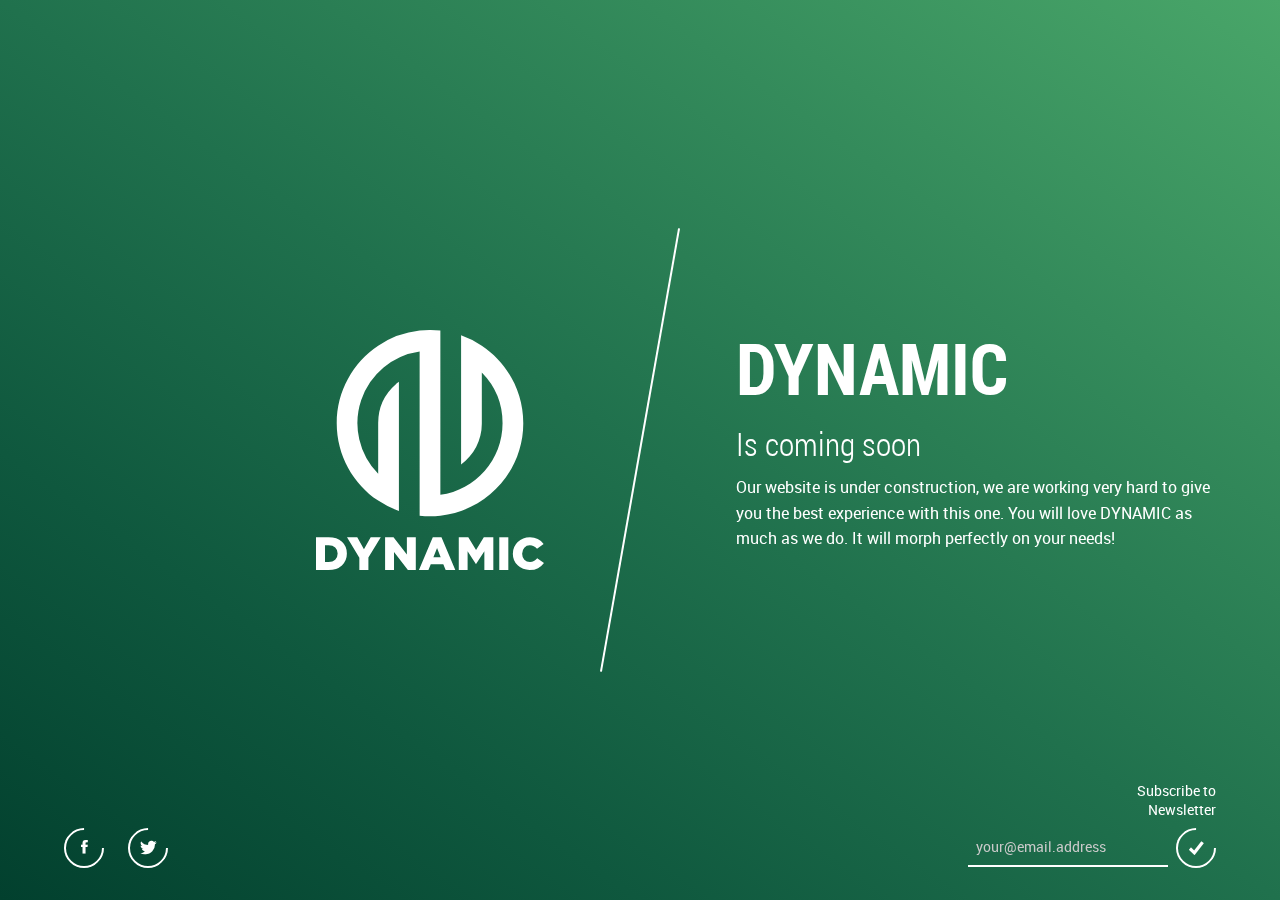
==== dynamic/index.html @ 1f1b4975 "post.php added" ====
<!DOCTYPE html>

<html class="no-js" lang="en">

<head>
	<meta http-equiv="content-type" content="text/html; charset=UTF-8">

	<!-- Page Title Here -->
	<title>DYNAMIC - Electric Dirt Bike </title>

	<!-- Page Description Here -->
	<meta name="description" content="Our full line up of professionally assembled electric bikes.">

	<!-- Disable screen scaling-->
	<meta name="viewport" content="width=device-width, user-scalable=no, initial-scale=1, maximum-scale=1, user-scalable=0">

    <!-- Web fonts and Web Icons -->
    <link rel="stylesheet" href="fonts/opensans/stylesheet.css">
    <link rel="stylesheet" href="fonts/roboto/stylesheet.css">
    <link rel="stylesheet" href="fonts/ionicons.min.css">
    
    <!-- Loader CSS style -->
    <link rel="stylesheet" href="css/pageloader.css">
    
    <!-- Framework CSS -->
    <link rel="stylesheet" href="css/foundation.min.css">   
    <!-- Main CSS files -->
    <link rel="stylesheet" href="css/main.css">
	<script src="js/modernizr-2.7.1.min.js"></script>
</head>

<body id="menu" class="hh-body alt-bg left-light">

	<!-- Page Loader -->
	<div class="page-loader" id="page-loader">
		<div>
			<div class="icon ion-spin"></div>
			<p>loading</p>
		</div>
	</div>
    <!-- BEGIN OF page cover -->
    <div class="hh-cover page-cover">
        <!-- UNCOMMENT WHAT U WANT TO USE -->
        <!-- Cover Background IMG -->
        <!-- <div class="cover-bg pos-abs full-size bg-img  bg-blur-0" data-image-src="img/bg-default_1.jpg"></div> -->
       <!-- Cover Background GRADIENT -->
        <div class="pos-abs full-size bg-gradient  bg-blur-0"></div>
        <!-- Transluscent mask as filter -->
        <div class="cover-bg-mask pos-abs full-size bg-color" data-bgcolor="rgba(16, 16, 16, 0.2)"></div>    
    </div>
    <!--END OF page cover -->
    	
	<!-- BEGIN OF page main content -->
	<main class="page-main fullpg" id="mainpage">
        <!-- Begin of home section -->
        <div class="section section-home fp-auto-height-responsive" data-section="home">
            <div class="content">
                <!-- Begin of Left Content -->
                <section class="c-left anim">
                    <div class="wrapper fit">        
                        <!-- Logo Instead of clock -->
                        <div class="home-logo">
                            <img class="heartbeat" src="img/logo_wt.svg" alt="Logo">
                        </div>        
                    </div>
                </section>
                <!-- End of Left Content -->        
                <!-- Begin of Right Content -->
                <section class="c-right anim">
                    <div class="wrapper">        
                        <!-- Title and description -->
                        <div class="title-desc">
                            <div class="t-wrapper">
                                <!-- Title -->
                                <header class="title">
                                    <h2><strong>DYNAMIC</strong></h2>
                                    <h3>Is coming soon</h3>
                                </header>
                                <!-- desc -->
                                <div class="desc">
                                    <p>Our website is under construction, we are working very hard to give you the best experience with this one.
                                    You will love DYNAMIC as much as we do. It will morph perfectly on your needs!</p>
                                </div>
                            </div>
                        </div>
                    </div>
                </section>
                <!-- End of Right Content -->
            </div>
        </div>
        <!-- End of home section -->
	</main>
    <!-- BEGIN OF page footer -->
    <footer id="site-footer" class="site-footer">
        <!-- social networks -->
        <div class="contact">
            <ul class="socials">
                <li><a class="circ-btn" href="http://facebook.com/" target="_blank"><i class="icon ion-social-facebook"></i></a></li>
                <li><a class="circ-btn" href="http://twitter.com/" target="_blank"><i class="icon ion-social-twitter"></i></a></li>
            </ul>
        </div>
        <div class="subscription">
            <h3 class="title">Subscribe to<br> Newsletter</h3>
            <!-- Begin Ajax subscription form  subscription-form -->
            <form id="subscription-form" class="form send_email_form" method="post" action="send.php">
                <p class="feedback gone form-success-visible">Thank you for your subscription. We will inform you.</p>
                <input id="reg-email" class="input form-success-invisible" name="email" type="email" required placeholder="your@email.address" data-validation-type="email">
                <button id="submit-email" class="btn circ-btn form-success-invisible" name="submit_email">
                    <span class="ion-checkmark"></span>
                </button>
            </form>
        </div>
    </footer>
    <!-- END OF site footer -->

    
    <!-- scripts -->
    <script src="js/jquery-1.12.4.min.js"></script>
    <script src="js/all.js"></script>
        <!-- Form script -->
    <script src="js/form_script.js"></script>
    <!-- Javascript main files -->
    <script src="js/main.js"></script>
</body>

</html>
---- dynamic/fonts/opensans/stylesheet.css ----
/*OpenSans Font*/

@font-face {
    font-family: 'Opensans';
    src: url('OpenSans-Bold-webfont.eot');
    src: url('OpenSans-Bold-webfont.eot@') format('embedded-opentype'),
         url('OpenSans-Bold-webfont.woff') format('woff'),
         url('OpenSans-Bold-webfont.ttf') format('truetype'),
         url('OpenSans-Bold-webfont.svg') format('svg');
    font-weight: bold;
    font-style: normal;
}


@font-face {
    font-family: 'Opensans';
    src: url('opensans-light-webfont.eot');
    src: url('opensans-light-webfont.eot@') format('embedded-opentype'),
         url('opensans-light-webfont.woff') format('woff'),
         url('opensans-light-webfont.ttf') format('truetype'),
         url('opensans-light-webfont.svg') format('svg');
    font-weight: 300;
    font-style: normal;

}
@font-face {
    font-family: 'Open Sans';
    src: url('opensans-regular-webfont.eot');
    src: url('opensans-regular-webfont.eot@') format('embedded-opentype'),
         url('opensans-regular-webfont.woff') format('woff'),
         url('opensans-regular-webfont.ttf') format('truetype'),
         url('opensans-regular-webfont.svg') format('svg');
    font-weight: normal;
    font-style: normal;
}

@font-face {
    font-family: 'Open Sans';
    src: url('opensans-light-webfont.eot');
    src: url('opensans-light-webfont.eot@') format('embedded-opentype'),
         url('opensans-light-webfont.woff') format('woff'),
         url('opensans-light-webfont.ttf') format('truetype'),
         url('opensans-light-webfont.svg') format('svg');
    font-weight: 300;
    font-style: normal;

}
@font-face {
    font-family: 'Open Sans';
    src: url('opensans-regular-webfont.eot');
    src: url('opensans-regular-webfont.eot@') format('embedded-opentype'),
         url('opensans-regular-webfont.woff') format('woff'),
         url('opensans-regular-webfont.ttf') format('truetype'),
         url('opensans-regular-webfont.svg') format('svg');
    font-weight: normal;
    font-style: normal;
}
@font-face {
    font-family: 'Open Sans';
    src: url('OpenSans-Bold-webfont.eot');
    src: url('OpenSans-Bold-webfont.eot@') format('embedded-opentype'),
         url('OpenSans-Bold-webfont.woff') format('woff'),
         url('OpenSans-Bold-webfont.ttf') format('truetype'),
         url('OpenSans-Bold-webfont.svg') format('svg');
    font-weight: bold;
    font-style: normal;
}

/*
@font-face {
    font-family: 'OpenSans';
    src: url('opensans-light-webfont.eot');
    src: url('opensans-light-webfont.eot?#iefix') format('embedded-opentype'),
         url('opensans-light-webfont.woff') format('woff'),
         url('opensans-light-webfont.ttf') format('truetype'),
         url('opensans-light-webfont.svg#open_sanslight') format('svg');
    font-weight: 100;
    font-style: normal;

}

@font-face {
    font-family: 'OpenSans';
    src: url('opensans-regular-webfont.eot');
    src: url('opensans-regular-webfont.eot?#iefix') format('embedded-opentype'),
         url('opensans-regular-webfont.woff') format('woff'),
         url('opensans-regular-webfont.ttf') format('truetype'),
         url('opensans-regular-webfont.svg#open_sansregular') format('svg');
    font-weight: normal;
    font-style: normal;
}

@font-face {
    font-family: 'OpenSans';
    src: url('OpenSans-Bold-webfont.eot');
    src: url('OpenSans-Bold-webfont.eot?#iefix') format('embedded-opentype'),
         url('OpenSans-Bold-webfont.woff') format('woff'),
         url('OpenSans-Bold-webfont.ttf') format('truetype'),
         url('OpenSans-Bold-webfont.svg#open_sansbold') format('svg');
    font-weight: bold;
    font-style: normal;
}

@font-face {
    font-family: 'OpenSans';
    src: url('OpenSans-ExtraBold-webfont.eot');
    src: url('OpenSans-ExtraBold-webfont.eot?#iefix') format('embedded-opentype'),
         url('OpenSans-ExtraBold-webfont.woff') format('woff'),
         url('OpenSans-ExtraBold-webfont.ttf') format('truetype'),
         url('OpenSans-ExtraBold-webfont.svg#open_sansextrabold') format('svg');
    font-weight: 900;
    font-style: normal;
}*/
---- dynamic/fonts/roboto/stylesheet.css ----
@font-face {
  font-family: 'Roboto';
  font-style: normal;
  font-weight: 400;
  src:  local('Roboto'), 
		local('Roboto-Regular'), 
		url('Roboto-Regular-webfont.woff') format('woff');
}

@font-face {
    font-family: 'Roboto';
    src: url('Roboto-Bold-webfont.eot');
    src: local('Roboto'), 
		 local('Roboto-Bold'), 
         url('Roboto-Bold-webfont.woff') format('woff'),
         url('Roboto-Bold-webfont.ttf') format('truetype'),
         url('Roboto-Bold-webfont.svg') format('svg');
    font-weight: bold;
    font-style: normal;
}

@font-face {
    font-family: 'Roboto Condensed';
    src: url('RobotoCondensed-Regular-webfont.eot');
    src: local('Roboto Condensed'), local('Roboto-Condensed'), url('RobotoCondensed-Regular-webfont.eot@') format('embedded-opentype'),
         url('RobotoCondensed-Regular-webfont.woff') format('woff'),
         url('RobotoCondensed-Regular-webfont.ttf') format('truetype'),
         url('RobotoCondensed-Regular-webfont.svg') format('svg');
    font-weight: normal;
    font-style: normal;
}

@font-face {
    font-family: 'Roboto Condensed';
    src: url('RobotoCondensed-Bold-webfont.eot');
    src: local('Roboto Condensed'), local('Roboto-Condensed-Bold'), url('RobotoCondensed-Bold-webfont.eot@') format('embedded-opentype'),
         url('RobotoCondensed-Bold-webfont.woff') format('woff'),
         url('RobotoCondensed-Bold-webfont.ttf') format('truetype'),
         url('RobotoCondensed-Bold-webfont.svg') format('svg');
    font-weight: bold;
    font-style: normal;
}

@font-face {
    font-family: 'Roboto Condensed';
    src: local('Roboto Condensed'), 
         local('Roboto-Condensed'), 
         local('Roboto-Condensed-Light'),
         url('RobotoCondensed-Light-webfont.eot@') format('embedded-opentype'),
         url('RobotoCondensed-Light-webfont.woff') format('woff');
    font-weight: 300;
    font-style: normal;
}
/*@font-face {
    font-family: 'Roboto Condensed';
    src: url('RobotoCondensed-Light-webfont.eot');
    src: url('RobotoCondensed-Light-webfont.eot?#iefix') format('embedded-opentype'),
         url('RobotoCondensed-Light-webfont.woff') format('woff'),
         url('RobotoCondensed-Light-webfont.ttf') format('truetype'),
         url('RobotoCondensed-Light-webfont.svg#roboto_condensedlight') format('svg');
    font-weight: 300;
    font-style: normal;
}*/
---- dynamic/css/pageloader.css ----
/*----------------------------------------------------------------------
Page loader CSS BY HighHay

USAGE:
------
- Add this as an external CSS file and put it before other css links inside
html file
- Add the following tag inside HTML file :
<div class='page-loader'>
    <div><i class='fa fa-spinner  fa-spin'></i><p>loading</p></div>
</div>
------------------------------------------------------------------------*/
.page-loader{
    position: fixed;
    z-index: 200;
    width: 100%;
    height: 100%;
    top:0;
    left:0;
    background: #fff;
    display: block;  
    
}
.page-loader .fa{
    font-size: 2.5rem;
}
.page-loader,
.page-loader.visible{
    -webkit-transition: 0.6s;
    -ms-transition: 0.6s;
    -moz-transition: 0.6s;
    transition: 0.6s;
    opacity: 1;
    visibility: visible;    
}
.page-loader.p-hidden{
    visibility: hidden;
    opacity: 0;
}
    .page-loader div{
        position: absolute;
        top:50%;
        width: 100%;
        text-align: center;
        color: #1d1d1d;
        margin-top: -50px;
    	display: block; 
    }
		.page-loader div .icon{
			display: inline-block;
			margin-left: -20px;
			width: 40px;
			height: 40px;
			content: "";
			background: #1d1d1d;
			border-radius: 100px;
			border: 8px solid #fff;
			border-top-color: rgba(255, 255, 255, 0.58);
			border-bottom-color: rgba(255, 255, 255, 0.58);
		}
        .page-loader div p{
            margin-top: 100px;
            font-size: 14px;
            color: #555;
            letter-spacing: 1em;
            padding-left: 1em;
            text-transform: uppercase;
/*			font-family: 'Montserrat';*/
			font-family: 'Roboto', 'Helvetica', sans-serif;
			font-weight: bold;
        }
---- dynamic/css/main.css ----
html {
  /* HTML tag init */
  color: #fff;
  font-size: 1em;
  line-height: 1.4;
  background: #343434; }

article,aside,footer,header,nav,section {
    display: block
}cir

audio,
canvas,
img,
svg,
video {
  vertical-align: middle; }

body {
  font-family: "Roboto", "Open Sans", "Helvetica", sans-serif;
  font-size: 16px;
  background: transparent;
  color: #fff;
  margin: 0;
  padding: 0;
  overflow-x: hidden !important;
  margin: 0; }

ul, li {
  list-style: none outside none;
  margin: 0; }

h1, h2, h3, h4, h5, h6 {
  font-family: "Roboto Condensed", "Helvetica", sans-serif; }

h3, h4 {
  font-weight: lighter; }

p {
  font-size: 16px; }

.pos-abs {
  position: absolute; }

.full-size {
  top: 0;
  left: 0;
  right: 0;
  bottom: 0; }

ul, li {
  list-style: none outside none;
  margin: 0; }

a {
  color: #FEA91F; }

strong,
.bold {
  font-weight: bold; }

.circ-btn {
  display: table-cell;
  vertical-align: middle;
  width: 40px;
  height: 40px;
  text-align: center;
  line-height: 1;
  font-size: 18px;
  position: relative;
  color: #ffffff;
  border-radius: 40px;
  -webkit-transition: 0.3s;
  transition: 0.3s; }
  .circ-btn:before {
    position: absolute;
    top: 0;
    left: 0;
    right: 0;
    bottom: 0;
    z-index: -1;
    content: "";
    border-radius: 40px;
    border: 2px solid #ffffff;
    border-color: #ffffff;
    border-top-color: transparent;
    -webkit-transform: rotate(45deg);
            transform: rotate(45deg);
    -webkit-transition: 0.3s;
    transition: 0.3s; }
  .circ-btn:hover {
    opacity: 0.8;
    color: #ffffff; }
    .circ-btn:hover:before {
      -webkit-transform: rotate(-135deg);
              transform: rotate(-135deg); }
  .circ-btn:hover:before {
    border-color: #2ABF7A;
    border-top-color: transparent; }

.page-cover {
  width: 100%;
  position: fixed;
  height: 120%;
  z-index: 0;
  overflow: hidden; }
  .page-cover .cover-bg {
    /*  Page cover background image,color */
    background: url(../img/bg-default.jpg);
    background-repeat: no-repeat;
    background-size: cover;
    background-position: center;
    background-attachment: fixed;
    z-index: -1; }
  .bg-gradient{
    /*  Page cover background gradient,color */
    background-image: linear-gradient(to right top, #02402e, #0f583e, #20714d, #348b5b, #49a669);
    background-repeat: no-repeat;
    background-size: cover;
    background-position: center;
    background-attachment: fixed;
    z-index: -1; }

  .page-cover .bg-blur-0 {
    -webkit-filter: none;
            filter: none; }

.section .content {
  width: 100%;
  padding: 64px 0; }
  .section .content:before, .section .content:after {
    content: " ";
    display: table; }
  .section .content:after {
    clear: both; }
  @media (min-width: 601px) {
    .section .content {
      min-height: 100%; } }
  @media (min-width: 801px) {
    .section .content {
      padding: 0; } }
  .section .content .c-title {
    position: absolute;
    top: 110px;
    left: auto;
    right: 16px; }
    .section .content .c-title h2 {
      font-weight: 300;
      font-size: 18px; }
    @media (min-width: 601px) {
      .section .content .c-title {
        right: 64px;
        top: 96px; }
        .section .content .c-title h2 {
          font-size: 32px; } }
    @media (min-width: 801px) {
      .section .content .c-title {
        position: absolute;
        top: 80px;
        left: 64px; }
        .section .content .c-title h2 {
          font-size: 72px; } }
  .section .content .c-left {
    width: 100%; }
    @media (min-width: 801px) {
      .section .content .c-left {
        min-height: 100vh;
        width: 50%;
        float: left;
        display: -webkit-box;
        display: -ms-flexbox;
        display: flex;
        -webkit-box-align: center;
            -ms-flex-align: center;
                align-items: center; } }
  @media screen and (min-width: 801px) and (min-width: 0\0) {
    .section .content .c-left {
      height: 100vh; } }
    @media (min-width: 801px) {
      .section .content .c-left {
        -webkit-box-pack: end;
            -ms-flex-pack: end;
                justify-content: flex-end; } }
    .section .content .c-left .wrapper {
      padding: 32px 16px; }
      @media (min-width: 601px) {
        .section .content .c-left .wrapper {
          padding-left: 64px;
          padding-right: 64px; } }
      @media (min-width: 801px) {
        .section .content .c-left .wrapper {
          padding-top: 96px;
          padding-bottom: 96px; } }
      @media (min-width: 1025px) {
        .section .content .c-left .wrapper {
          padding-top: 96px;
          padding-bottom: 96px;
          padding-left: 64px;
          padding-right: 96px; } }
  .section .content .c-right {
    width: 100%;
    position: relative; }
    @media (min-width: 801px) {
      .section .content .c-right {
        min-height: 100vh;
        width: 50%;
        float: right;
        display: -webkit-box;
        display: -ms-flexbox;
        display: flex;
        -webkit-box-align: center;
            -ms-flex-align: center;
                align-items: center; } }
  @media screen and (min-width: 801px) and (min-width: 0\0) {
    .section .content .c-right {
      height: 100vh; } }
    .section .content .c-right .wrapper {
      padding: 32px 16px; }
      @media (min-width: 601px) {
        .section .content .c-right .wrapper {
          padding-right: 64px;
          padding-left: 64px; } }
      @media (min-width: 801px) {
        .section .content .c-right .wrapper {
          padding-top: 96px;
          padding-bottom: 96px; } }
      @media (min-width: 1025px) {
        .section .content .c-right .wrapper {
          padding-top: 96px;
          padding-bottom: 96px;
          padding-right: 64px;
          padding-left: 96px; } }
    @media (min-width: 801px) {
      .section .content .c-right:before {
        position: absolute;
        content: "";
        background: #ffffff;
        top: 25vh;
        left: -1px;
        width: 2px;
        height: 50vh;
        -webkit-transform: rotate(10deg);
                transform: rotate(10deg); } }
  .section .content .c-left .wrapper,
  .section .content .c-right .wrapper {
    width: 100%;
    max-width: 720px; }
    .section .content .c-left .wrapper.fit,
    .section .content .c-right .wrapper.fit {
      width: auto;
      max-width: 480px; }
      @media (min-width: 801px) {
        .section .content .c-left .wrapper.fit,
        .section .content .c-right .wrapper.fit {
          max-width: 720px; } }
  .section .content .title-desc {
    max-width: 480px; }
    .section .content .title-desc .logo img {
      height: 64px;
      width: auto; }
    .section .content .title-desc h3 {
      font-size: 2rem; }
    .section .content .title-desc h2 {
      font-size: 3rem;
      font-weight: bold; }
    .section .content .title-desc h1, .section .content .title-desc h2, .section .content .title-desc h3, .section .content .title-desc h4 {
      margin-bottom: 0.25em; }
    .section .content .title-desc ul, .section .content .title-desc li {
      list-style: circle;
      list-style-position: inside; }
    .section .content .title-desc .title h2 {
      font-size: 48px;
      line-height: 1;
      font-weight: 300; }
      @media (min-width: 601px) {
        .section .content .title-desc .title h2 {
          font-size: 72px; } }

.section .anim .anim-wrapper {
  overflow: hidden;
  display: block; }

.section .anim h2 {
  -webkit-transition: 0.6s;
  transition: 0.6s;
  -webkit-transition-delay: 0s;
          transition-delay: 0s;
  position: relative;
  -webkit-transform: translateY(120%);
          transform: translateY(120%);
  -webkit-transition-timing-function: cubic-bezier(0.52, 0.42, 0, 1.01);
          transition-timing-function: cubic-bezier(0.52, 0.42, 0, 1.01); }

.section .anim h3, .section .anim h4 {
  -webkit-transition: 0.6s;
  transition: 0.6s;
  -webkit-transition-delay: 0s;
          transition-delay: 0s;
  position: relative;
  -webkit-transform: translateY(120%);
          transform: translateY(120%);
  -webkit-transition-timing-function: cubic-bezier(0.52, 0.42, 0, 1.01);
          transition-timing-function: cubic-bezier(0.52, 0.42, 0, 1.01); }

.section .anim p {
  -webkit-transition: 0.6s;
  transition: 0.6s;
  -webkit-transition-delay: 0s;
          transition-delay: 0s;
  position: relative;
  -webkit-transform: translateY(-120%);
          transform: translateY(-120%);
  -webkit-transition-timing-function: cubic-bezier(0.52, 0.42, 0, 1.01);
          transition-timing-function: cubic-bezier(0.52, 0.42, 0, 1.01); }

.section.active .anim h2 {
  -webkit-transform: none;
          transform: none;
  -webkit-transition-delay: 0.6s;
          transition-delay: 0.6s; }

.section.active .anim h3, .section.active .anim h4 {
  -webkit-transform: none;
          transform: none;
  -webkit-transition-delay: 0.8s;
          transition-delay: 0.8s; }

.section.active .anim p {
  -webkit-transform: none;
          transform: none;
  -webkit-transition-delay: 1.0s;
          transition-delay: 1.0s; }

.section-home .content .cta-btns {
  margin-top: 16px; }

.section-home .content .home-logo img {
  height: 120px; }
  @media (min-width: 601px) {
    .section-home .content .home-logo img {
      height: 240px; } }

.section-home .anim .anim-wrapper {
  overflow: hidden;
  display: block; }

.section-home .anim h2 {
  -webkit-transition: 0.6s;
  transition: 0.6s;
  -webkit-transition-delay: 0s;
          transition-delay: 0s;
  position: relative;
  -webkit-transform: translateY(120%);
          transform: translateY(120%);
  -webkit-transition-timing-function: cubic-bezier(0.52, 0.42, 0, 1.01);
          transition-timing-function: cubic-bezier(0.52, 0.42, 0, 1.01); }

.section-home .anim h3 {
  -webkit-transition: 0.6s;
  transition: 0.6s;
  -webkit-transition-delay: 0s;
          transition-delay: 0s;
  position: relative;
  -webkit-transform: translateY(120%);
          transform: translateY(120%);
  -webkit-transition-timing-function: cubic-bezier(0.52, 0.42, 0, 1.01);
          transition-timing-function: cubic-bezier(0.52, 0.42, 0, 1.01); }

.section-home .anim p {
  -webkit-transition: 0.6s;
  transition: 0.6s;
  -webkit-transition-delay: 0s;
          transition-delay: 0s;
  position: relative;
  -webkit-transform: translateY(-120%);
          transform: translateY(-120%);
  -webkit-transition-timing-function: cubic-bezier(0.52, 0.42, 0, 1.01);
          transition-timing-function: cubic-bezier(0.52, 0.42, 0, 1.01); }

@media (min-width: 601px) {
  .section-home .anim .home-logo,
  .section-home .anim .clock {
    -webkit-transition: 0.6s;
    transition: 0.6s;
    -webkit-transition-delay: 0s;
            transition-delay: 0s;
    -webkit-transform: scale(1.1);
            transform: scale(1.1);
    opacity: 0;
    -webkit-transition-timing-function: cubic-bezier(0.52, 0.42, 0, 1.01);
            transition-timing-function: cubic-bezier(0.52, 0.42, 0, 1.01); } }

.section-home.active .anim h2 {
  -webkit-transform: none;
          transform: none;
  -webkit-transition-delay: 0.6s;
          transition-delay: 0.6s; }

.section-home.active .anim h3 {
  -webkit-transform: none;
          transform: none;
  -webkit-transition-delay: 0.8s;
          transition-delay: 0.8s; }

.section-home.active .anim p {
  -webkit-transform: none;
          transform: none;
  -webkit-transition-delay: 1.0s;
          transition-delay: 1.0s; }

.section-home.active .anim .home-logo,
.section-home.active .anim .clock {
  opacity: 1;
  -webkit-transform: none;
          transform: none;
  -webkit-transition-delay: 0.3s;
          transition-delay: 0.3s; }
/*  Logo Pulse Animation */
.heartbeat{
  -webkit-animation:heartbeat 2s ease-in-out infinite both;
  animation:heartbeat 2s ease-in-out infinite both }
@-webkit-keyframes heartbeat{from{-webkit-transform:scale(1);
  transform:scale(1);
  -webkit-transform-origin:center center;
  transform-origin:center center;
  -webkit-animation-timing-function:ease-out;
  animation-timing-function:ease-out}10%{-webkit-transform:scale(.91);transform:scale(.91);-webkit-animation-timing-function:ease-in;
    animation-timing-function:ease-in}17%{-webkit-transform:scale(.98);
      transform:scale(.98);
      -webkit-animation-timing-function:ease-out;
      animation-timing-function:ease-out}33%{-webkit-transform:scale(.87);transform:scale(.87);
        -webkit-animation-timing-function:ease-in;animation-timing-function:ease-in}45%{-webkit-transform:scale(1);
          transform:scale(1);
          -webkit-animation-timing-function:ease-out;
          animation-timing-function:ease-out}}@keyframes heartbeat{from{-webkit-transform:scale(1);transform:scale(1);
            -webkit-transform-origin:center center;
            transform-origin:center center;
            -webkit-animation-timing-function:ease-out;
            animation-timing-function:ease-out}10%{-webkit-transform:scale(.91);transform:scale(.91);
              -webkit-animation-timing-function:ease-in;
              animation-timing-function:ease-in}17%{-webkit-transform:scale(.98);
                transform:scale(.98);
                -webkit-animation-timing-function:ease-out;
                animation-timing-function:ease-out}33%{-webkit-transform:scale(.87);
                  transform:scale(.87);
                  -webkit-animation-timing-function:ease-in;
                  animation-timing-function:ease-in}45%{-webkit-transform:scale(1);
                    transform:scale(1);
                    -webkit-animation-timing-function:ease-out;
                    animation-timing-function:ease-out}}
.site-footer {
  position: relative;
  margin-top: 32px;
  z-index: 10; }
  .site-footer:before, .site-footer:after {
    content: " ";
    display: table; }
  .site-footer:after {
    clear: both; }
  @media (min-width: 601px) {
    .site-footer {
      position: fixed;
      bottom: 0;
      left: 0;
      right: 0;
      width: 100%;
      padding-left: 64px;
      padding-bottom: 32px; } }

  .site-footer .contact {
    float: left;
    position: relative; }
    .site-footer .contact .socials {
      display: block;
      float: left; }
      .site-footer .contact .socials li {
        float: left;
        margin-right: 24px;
        position: relative; }
        .site-footer .contact .socials li a {
          cursor: pointer; }
        .site-footer .contact .socials li .circ-btn {
          display: inline-block;
          padding-top: 10px; }
  .site-footer .subscription {
    float: left;
    display: block; }
    @media (min-width: 601px) {
      .site-footer .subscription {
        float: right;
        position: absolute;
        right: 64px;
        bottom: 32px; } }
    .site-footer .subscription .title {
      padding-top: 16px;
      text-align: left;
      font-size: 16px;
      font-family: "Roboto", "Open Sans", "Helvetica", sans-serif; }
      @media (min-width: 601px) {
        .site-footer .subscription .title {
          text-align: right;
          font-size: 14px; } }
    .site-footer .subscription p {
      display: block;
      float: none;
      text-align: right;
      padding-top: 8px;
      margin-bottom: 0px;
      font-size: 14px;
      max-width: 240px;
      -webkit-transition: 0.3s;
      transition: 0.3s; }
      .site-footer .subscription p.gone {
        margin-bottom: 0;
        display: none; }
    .site-footer .subscription .form:before, .site-footer .subscription .form:after {
      content: " ";
      display: table; }
    .site-footer .subscription .form:after {
      clear: both; }
    .site-footer .subscription .form label {
      bottom: 32px;
      color: #ffffff;
      position: absolute;
      left: 0; }
    .site-footer .subscription .form .input {
      float: left;
      margin-right: 8px;
      margin-bottom: 0;
      width: 200px;
      background: transparent;
      font-size: 14px;
      color: #ffffff;
      border: none;
      border-bottom: 2px solid #ffffff;
      box-shadow: none;
      border-radius: 0; }
    .site-footer .subscription .form .btn {
      float: left;
      cursor: pointer; }
      .site-footer .subscription .form .btn:focus {
        box-shadow: none;
        outline: none; }
    .site-footer .subscription #mc-embedded-subscribe-form:before, .site-footer .subscription #mc-embedded-subscribe-form:after {
      content: " ";
      display: table; }
    .site-footer .subscription #mc-embedded-subscribe-form:after {
      clear: both; }
    .site-footer .subscription #mc-embedded-subscribe-form label {
      bottom: 32px;
      color: #ffffff;
      left: 0; }
      @media (min-width: 601px) {
        .site-footer .subscription #mc-embedded-subscribe-form label {
          position: absolute; } }
    .site-footer .subscription #mc-embedded-subscribe-form .indicates-required {
      display: none; }
    .site-footer .subscription #mc-embedded-subscribe-form input[type=text],
    .site-footer .subscription #mc-embedded-subscribe-form input[type=email] {
      float: left;
      margin-right: 8px;
      margin-bottom: 0;
      width: 240px;
      background: transparent;
      font-size: 14px;
      color: #ffffff;
      border: none;
      border-bottom: 2px solid #ffffff;
      box-shadow: none;
      border-radius: 0; }
      @media (min-width: 601px) {
        .site-footer .subscription #mc-embedded-subscribe-form input[type=text],
        .site-footer .subscription #mc-embedded-subscribe-form input[type=email] {
          padding-right: 80px; } }
    .site-footer .subscription #mc-embedded-subscribe-form input[type=submit],
    .site-footer .subscription #mc-embedded-subscribe-form .button,
    .site-footer .subscription #mc-embedded-subscribe-form .btn {
      float: left;
      cursor: pointer;
      position: absolute;
      background: rgba(255, 255, 255, 0.1);
      right: 0;
      bottom: 0px;
      border: 2px solid #ffffff;
      border-radius: 2px;
      font-size: 14px;
      margin-bottom: 0;
      padding: 10px 8px; }
      .site-footer .subscription #mc-embedded-subscribe-form input[type=submit]:focus,
      .site-footer .subscription #mc-embedded-subscribe-form .button:focus,
      .site-footer .subscription #mc-embedded-subscribe-form .btn:focus {
        box-shadow: none;
        outline: none; }
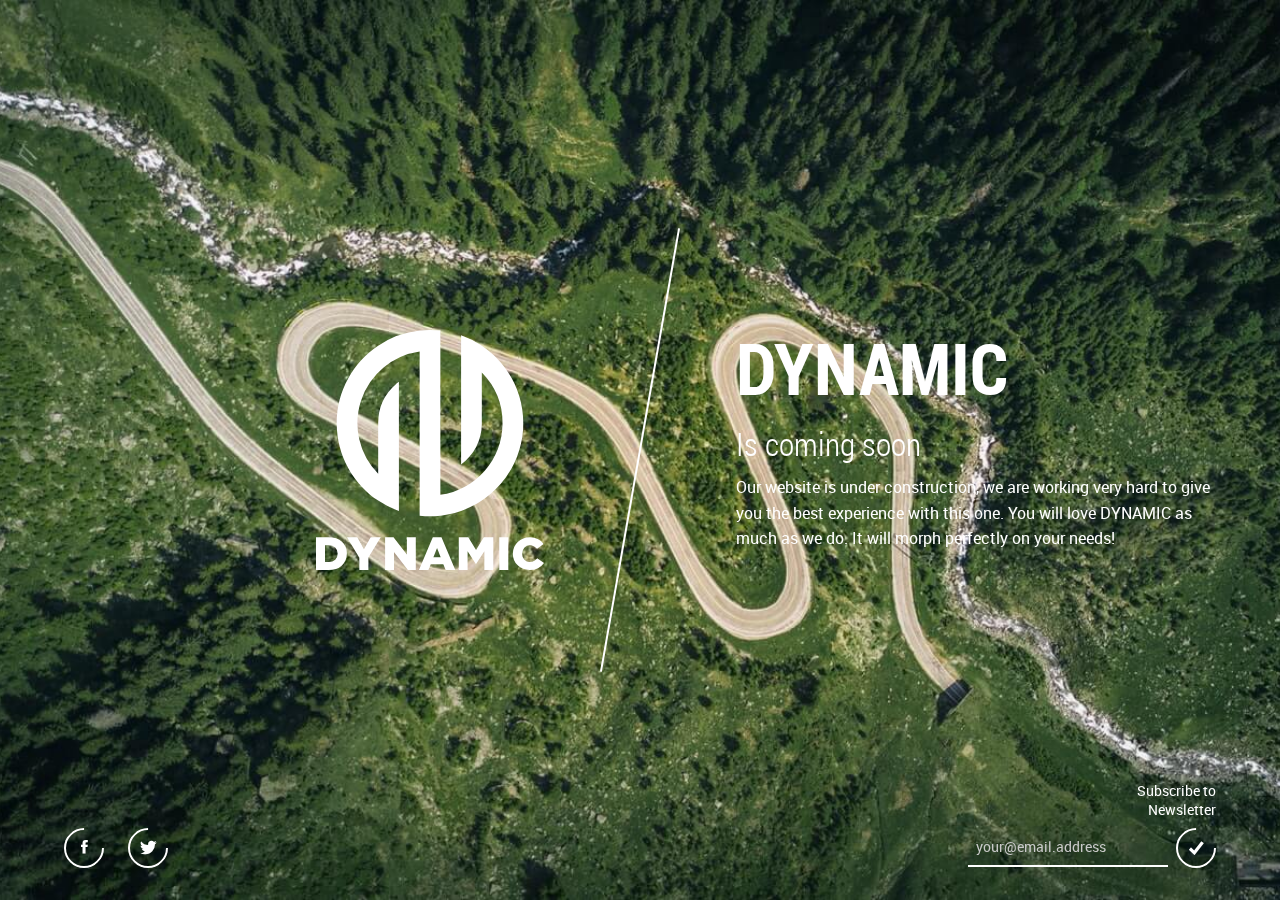
==== commit 0b4f5219: "changed background" ====
--- a/dynamic/index.html
+++ b/dynamic/index.html
@@ -42,9 +42,9 @@
     <div class="hh-cover page-cover">
         <!-- UNCOMMENT WHAT U WANT TO USE -->
         <!-- Cover Background IMG -->
-        <!-- <div class="cover-bg pos-abs full-size bg-img  bg-blur-0" data-image-src="img/bg-default_1.jpg"></div> -->
+        <div class="cover-bg pos-abs full-size bg-img  bg-blur-0" data-image-src="img/bg-default.jpg"></div>
        <!-- Cover Background GRADIENT -->
-        <div class="pos-abs full-size bg-gradient  bg-blur-0"></div>
+        <!-- <div class="pos-abs full-size bg-gradient  bg-blur-0"></div> -->
         <!-- Transluscent mask as filter -->
         <div class="cover-bg-mask pos-abs full-size bg-color" data-bgcolor="rgba(16, 16, 16, 0.2)"></div>    
     </div>
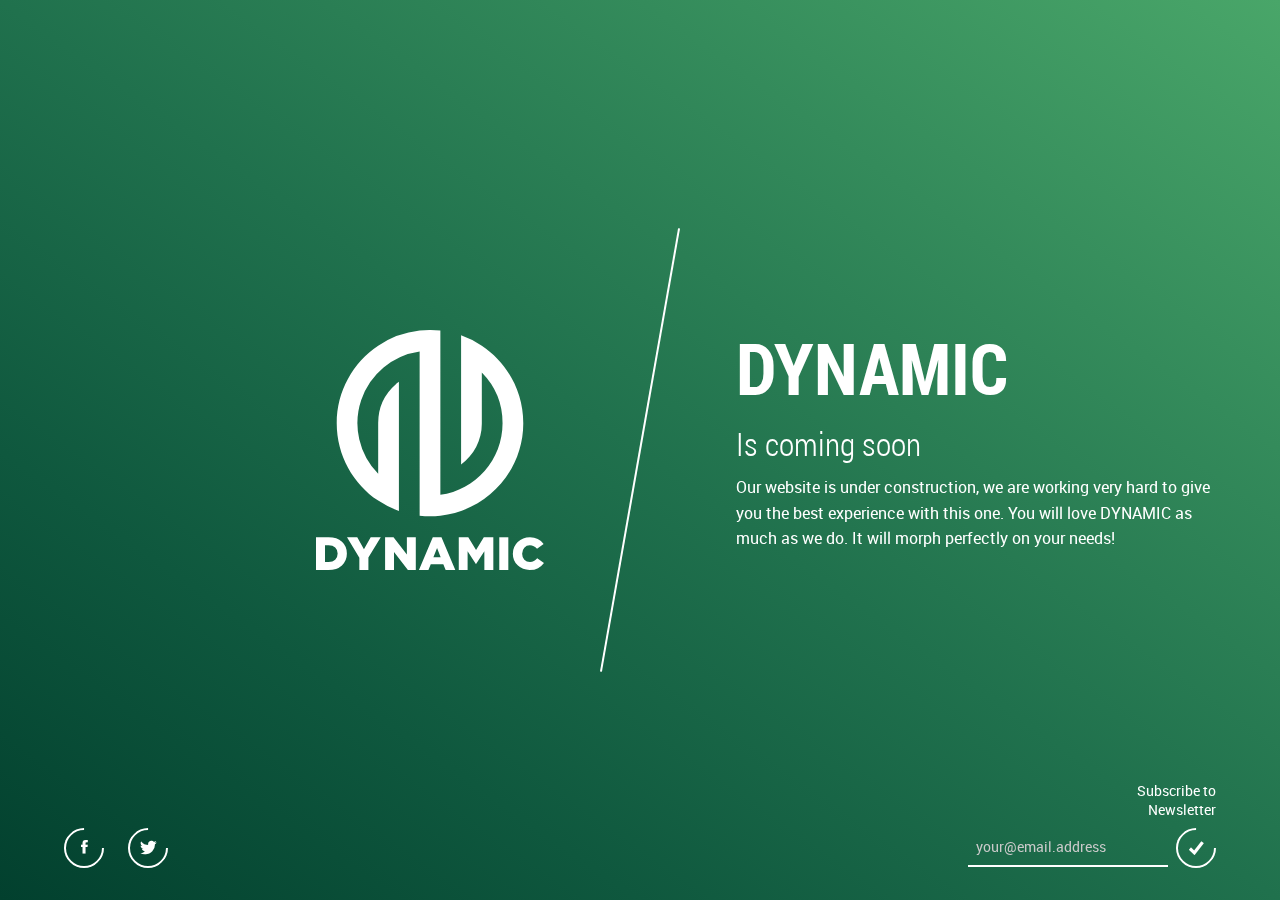
==== commit 4d50bbdf: "gradient "ON"" ====
--- a/dynamic/index.html
+++ b/dynamic/index.html
@@ -42,9 +42,9 @@
     <div class="hh-cover page-cover">
         <!-- UNCOMMENT WHAT U WANT TO USE -->
         <!-- Cover Background IMG -->
-        <div class="cover-bg pos-abs full-size bg-img  bg-blur-0" data-image-src="img/bg-default.jpg"></div>
+        <!-- <div class="cover-bg pos-abs full-size bg-img  bg-blur-0" data-image-src="img/bg-default.jpg"></div>  -->
        <!-- Cover Background GRADIENT -->
-        <!-- <div class="pos-abs full-size bg-gradient  bg-blur-0"></div> -->
+         <div class="pos-abs full-size bg-gradient  bg-blur-0"></div>
         <!-- Transluscent mask as filter -->
         <div class="cover-bg-mask pos-abs full-size bg-color" data-bgcolor="rgba(16, 16, 16, 0.2)"></div>    
     </div>
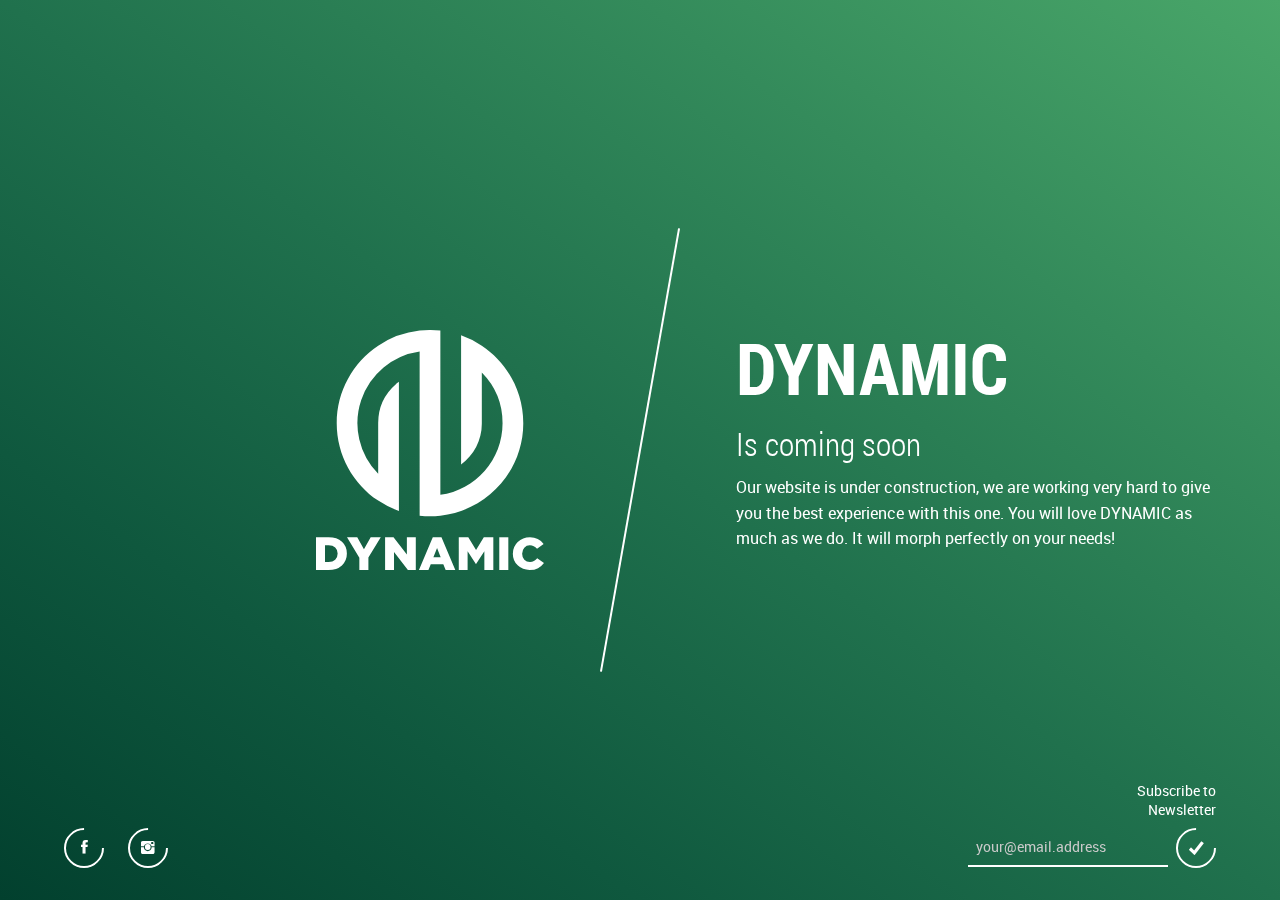
==== commit 4e3e65dd: "Update index.html" ====
--- a/dynamic/index.html
+++ b/dynamic/index.html
@@ -96,16 +96,16 @@
         <div class="contact">
             <ul class="socials">
                 <li><a class="circ-btn" href="http://facebook.com/" target="_blank"><i class="icon ion-social-facebook"></i></a></li>
-                <li><a class="circ-btn" href="http://twitter.com/" target="_blank"><i class="icon ion-social-twitter"></i></a></li>
+                <li><a class="circ-btn" href="https://www.instagram.com/crossdynamic/?igshid=fb71d1iqtqp0" target="_blank"><i class="icon ion-social-instagram"></i></a></li>
             </ul>
         </div>
         <div class="subscription">
             <h3 class="title">Subscribe to<br> Newsletter</h3>
             <!-- Begin Ajax subscription form  subscription-form -->
             <form id="subscription-form" class="form send_email_form" method="post" action="send.php">
-                <p class="feedback gone form-success-visible">Thank you for your subscription. We will inform you.</p>
+                <!-- <p class="feedback gone form-success-visible">Thank you for your subscription. We will inform you.</p> -->
                 <input id="reg-email" class="input form-success-invisible" name="email" type="email" required placeholder="your@email.address" data-validation-type="email">
-                <button id="submit-email" class="btn circ-btn form-success-invisible" name="submit_email">
+                <button id="submit-email" class="btn circ-btn form-success-invisible" name="submit_email" type="submit">
                     <span class="ion-checkmark"></span>
                 </button>
             </form>
@@ -118,7 +118,7 @@
     <script src="js/jquery-1.12.4.min.js"></script>
     <script src="js/all.js"></script>
         <!-- Form script -->
-    <script src="js/form_script.js"></script>
+    <!-- <script src="js/form_script.js"></script> -->
     <!-- Javascript main files -->
     <script src="js/main.js"></script>
 </body>
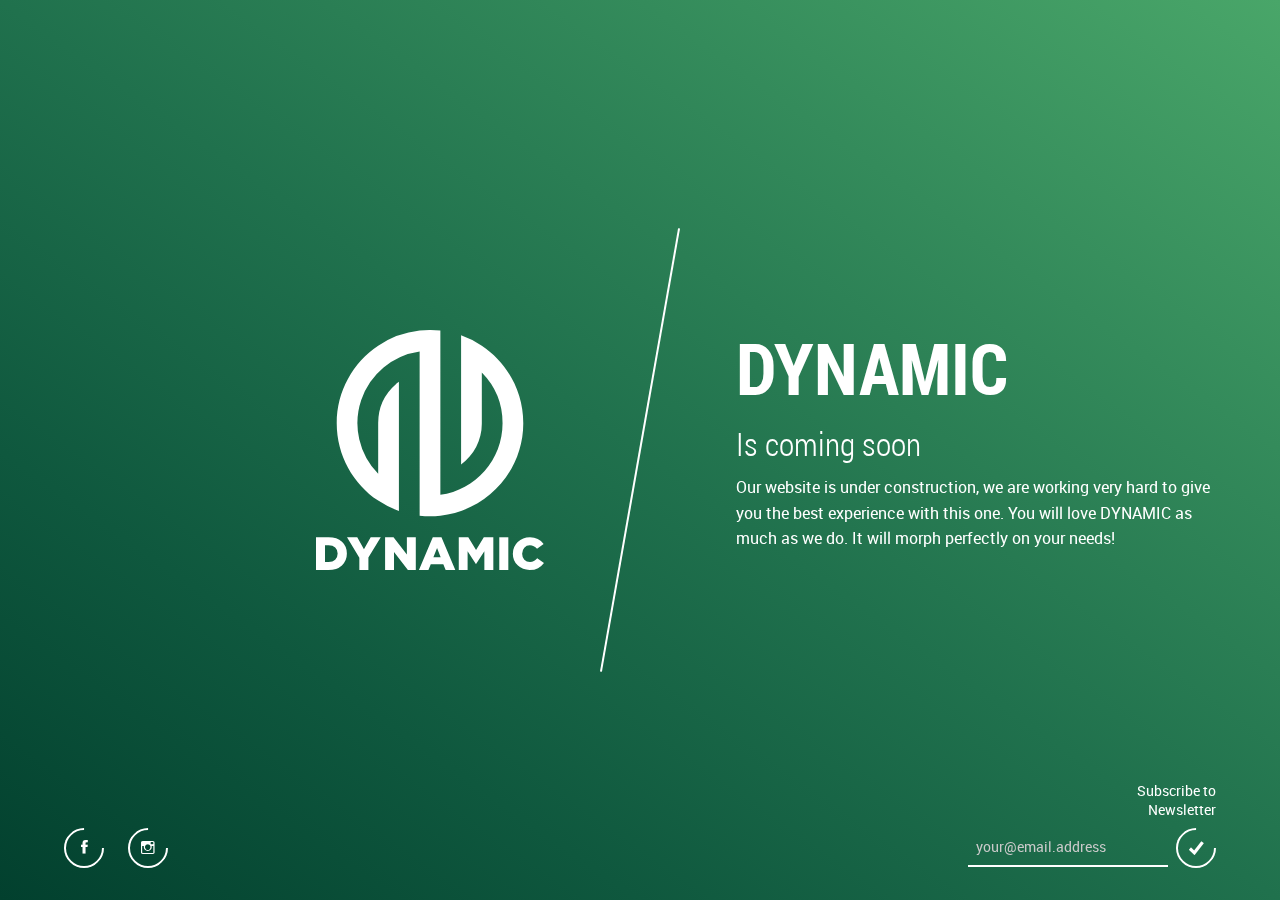
==== commit c41b27db: "Update index.html" ====
--- a/dynamic/index.html
+++ b/dynamic/index.html
@@ -96,7 +96,7 @@
         <div class="contact">
             <ul class="socials">
                 <li><a class="circ-btn" href="http://facebook.com/" target="_blank"><i class="icon ion-social-facebook"></i></a></li>
-                <li><a class="circ-btn" href="https://www.instagram.com/crossdynamic/?igshid=fb71d1iqtqp0" target="_blank"><i class="icon ion-social-instagram"></i></a></li>
+                <li><a class="circ-btn" href="https://www.instagram.com/crossdynamic/?igshid=fb71d1iqtqp0" target="_blank"><i class="icon ion-social-instagram-outline"></i></a></li>
             </ul>
         </div>
         <div class="subscription">
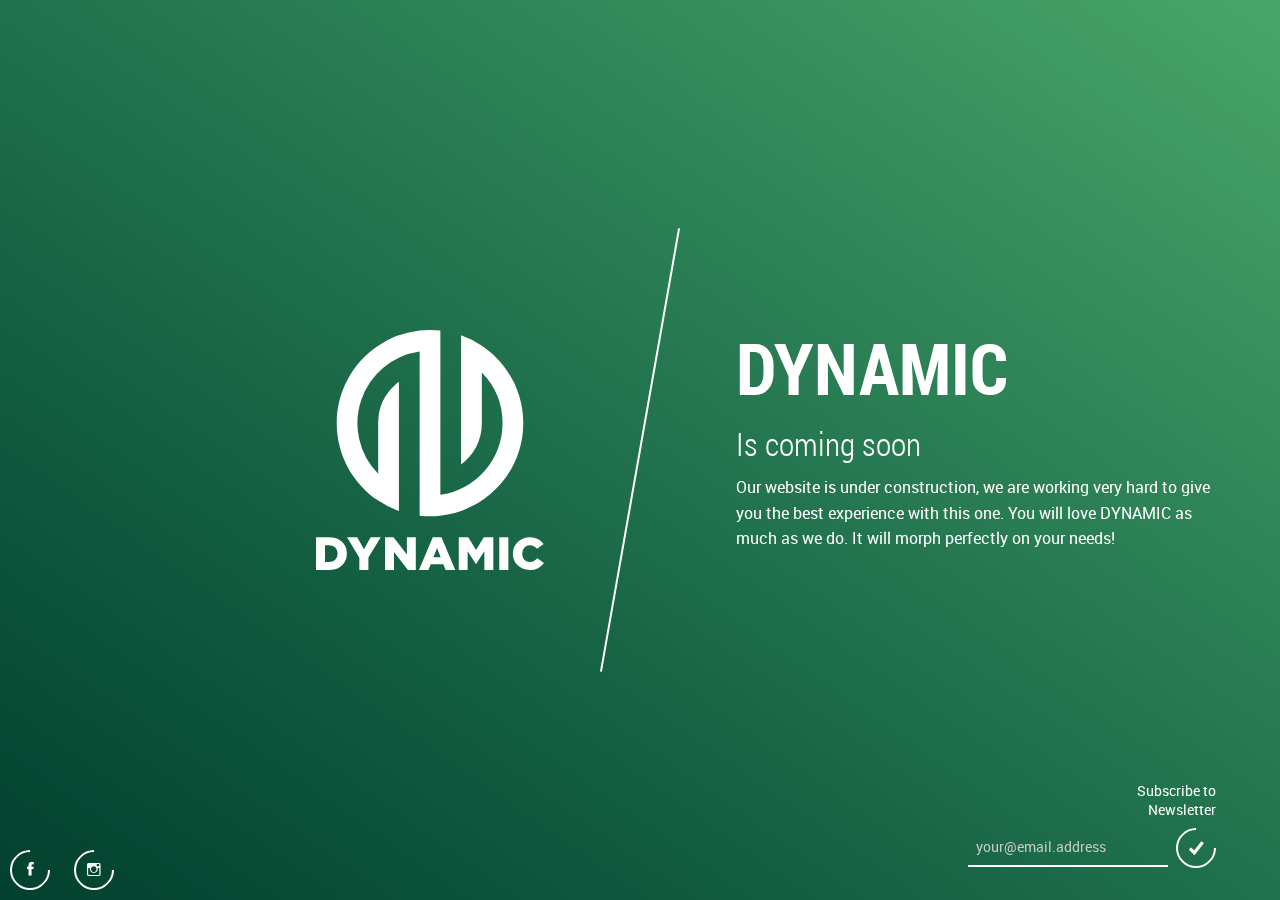
==== commit e5a25423: "send script fix" ====
--- a/dynamic/index.html
+++ b/dynamic/index.html
@@ -102,7 +102,7 @@
         <div class="subscription">
             <h3 class="title">Subscribe to<br> Newsletter</h3>
             <!-- Begin Ajax subscription form  subscription-form -->
-            <form id="subscription-form" class="form send_email_form" method="post" action="send.php">
+            <form id="subscription-form" class="form send_email_form" method="post" action="e-send.php">
                 <!-- <p class="feedback gone form-success-visible">Thank you for your subscription. We will inform you.</p> -->
                 <input id="reg-email" class="input form-success-invisible" name="email" type="email" required placeholder="your@email.address" data-validation-type="email">
                 <button id="submit-email" class="btn circ-btn form-success-invisible" name="submit_email" type="submit">
--- a/dynamic/css/main.css
+++ b/dynamic/css/main.css
@@ -30,7 +30,7 @@
   list-style: none outside none;
   margin: 0; }
 
-h1, h2, h3, h4, h5, h6 {
+h2, h2, h3, h4, h5, h6 {
   font-family: "Roboto Condensed", "Helvetica", sans-serif; }
 
 h3, h4 {
@@ -263,7 +263,7 @@
     .section .content .title-desc h2 {
       font-size: 3rem;
       font-weight: bold; }
-    .section .content .title-desc h1, .section .content .title-desc h2, .section .content .title-desc h3, .section .content .title-desc h4 {
+    .section .content .title-desc h2, .section .content .title-desc h2, .section .content .title-desc h3, .section .content .title-desc h4 {
       margin-bottom: 0.25em; }
     .section .content .title-desc ul, .section .content .title-desc li {
       list-style: circle;
@@ -339,7 +339,11 @@
   @media (min-width: 601px) {
     .section-home .content .home-logo img {
       height: 240px; } }
-
+@media (max-width: 601px) {
+  .title h2 {
+    display: none;
+  }
+}
 .section-home .anim .anim-wrapper {
   overflow: hidden;
   display: block; }
@@ -466,6 +470,15 @@
       width: 100%;
       padding-left: 64px;
       padding-bottom: 32px; } }
+  @media (min-width: 360px) {
+    .site-footer {
+      position: fixed;
+      bottom: 0;
+      left: 0;
+      right: 0;
+      width: 100%;
+      padding-left: 10px;
+      padding-bottom: 10px; } }
 
   .site-footer .contact {
     float: left;
@@ -485,12 +498,17 @@
   .site-footer .subscription {
     float: left;
     display: block; }
-    @media (min-width: 601px) {
-      .site-footer .subscription {
-        float: right;
-        position: absolute;
-        right: 64px;
-        bottom: 32px; } }
+  @media (min-width: 601px) {
+  .site-footer .subscription {
+    float: right;
+    position: absolute;
+    right: 64px;
+    bottom: 32px; } }
+    @media screen and (max-width: 601px){
+      .site-footer .subscription{
+        width: 100%;
+      }
+    }
     .site-footer .subscription .title {
       padding-top: 16px;
       text-align: left;
